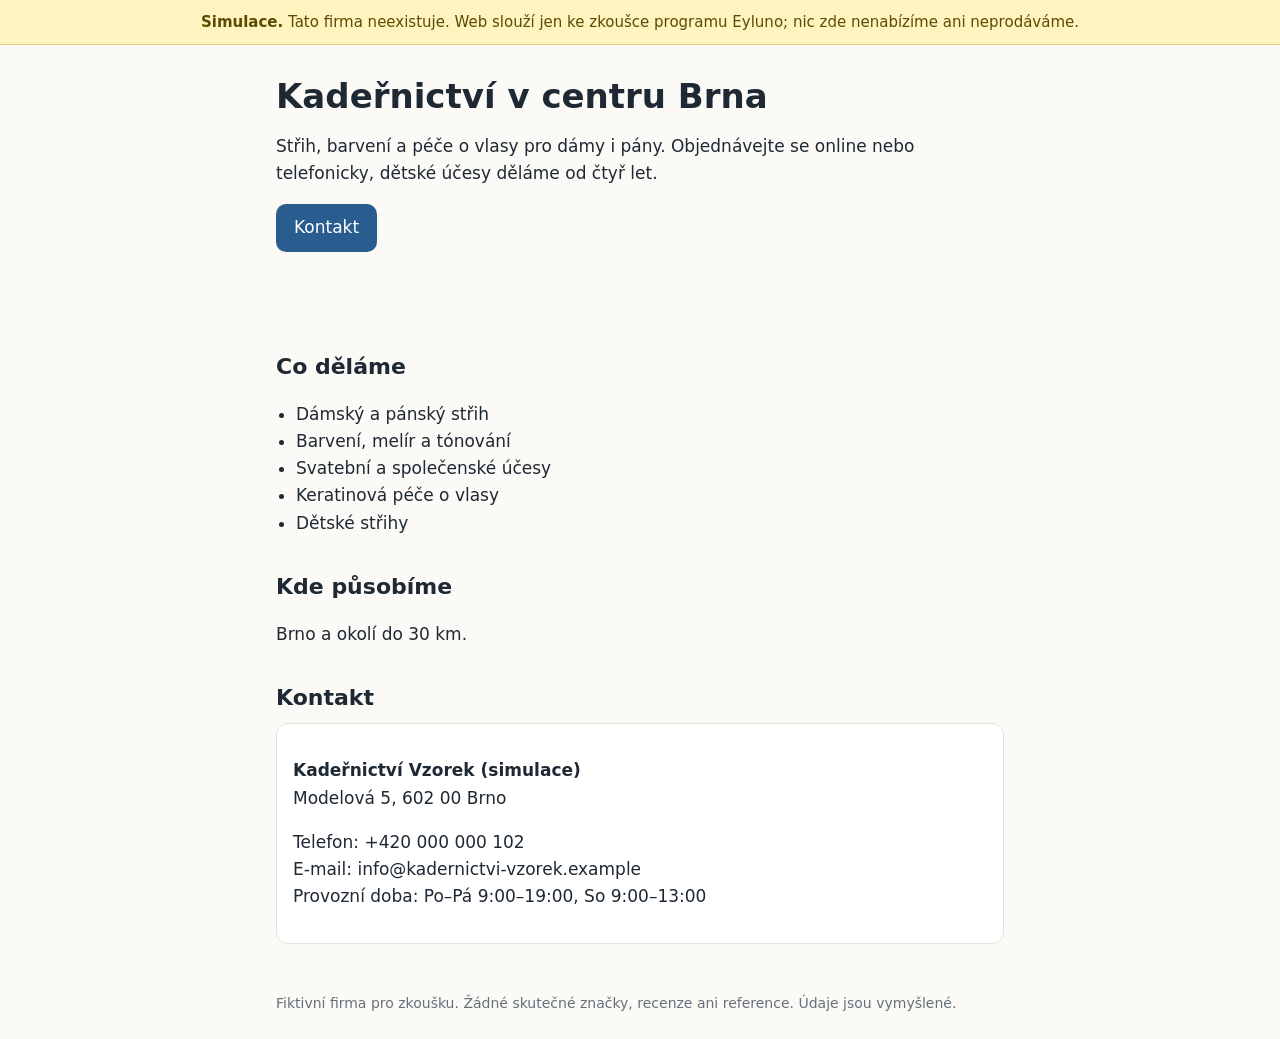
==== kadernictvi/index.html @ b8491e05 "Fiktivní weby pro simulaci Eyluno (firmy neexistují)" ====
<!doctype html>
<html lang="cs">
<head>
  <meta charset="utf-8">
  <meta name="viewport" content="width=device-width, initial-scale=1">
  <meta name="robots" content="noindex, nofollow, noarchive">
  <title>Kadeřnictví Vzorek (simulace)</title>
  <meta name="description" content="Fiktivní firma pro zkoušku. Kadeřnictví v centru Brna.">
  <link rel="stylesheet" href="../styl.css">
</head>
<body>
  <div class="simulace"><strong>Simulace.</strong> Tato firma neexistuje. Web slouží jen ke zkoušce programu Eyluno; nic zde nenabízíme ani neprodáváme.</div>
  <header>
    <h1>Kadeřnictví v centru Brna</h1>
    <p>Střih, barvení a péče o vlasy pro dámy i pány. Objednávejte se online nebo telefonicky, dětské účesy děláme od čtyř let.</p>
    <p><a class="tlacitko" href="#kontakt">Kontakt</a></p>
  </header>
  <main>
    <h2>Co děláme</h2>
    <ul>
      <li>Dámský a pánský střih</li>
      <li>Barvení, melír a tónování</li>
      <li>Svatební a společenské účesy</li>
      <li>Keratinová péče o vlasy</li>
      <li>Dětské střihy</li>
    </ul>
    <h2>Kde působíme</h2>
    <p>Brno a okolí do 30 km.</p>
    <h2 id="kontakt">Kontakt</h2>
    <div class="kontakt">
      <p><strong>Kadeřnictví Vzorek (simulace)</strong><br>Modelová 5, 602 00 Brno</p>
      <p>Telefon: +420 000 000 102<br>E-mail: info@kadernictvi-vzorek.example<br>Provozní doba: Po–Pá 9:00–19:00, So 9:00–13:00</p>
    </div>
  </main>
  <footer>Fiktivní firma pro zkoušku. Žádné skutečné značky, recenze ani reference. Údaje jsou vymyšlené.</footer>
</body>
</html>
---- styl.css ----
:root { --text: #1f2933; --pozadi: #fbfaf7; --akcent: #2a5d8f; --pruh: #fff3bf; }
* { box-sizing: border-box; }
body { margin: 0; font: 17px/1.6 system-ui, -apple-system, "Segoe UI", sans-serif; color: var(--text); background: var(--pozadi); }
.simulace { background: var(--pruh); color: #5c4b00; padding: 10px 16px; text-align: center; font-size: 15px; border-bottom: 1px solid #e5d27a; }
header, main, footer { max-width: 760px; margin: 0 auto; padding: 24px 16px; }
h1 { font-size: 34px; line-height: 1.15; margin: 8px 0 4px; }
h2 { font-size: 22px; margin: 32px 0 8px; }
nav a { margin-right: 16px; color: var(--akcent); }
ul { padding-left: 20px; }
.kontakt { background: #fff; border: 1px solid #e5e2da; border-radius: 12px; padding: 16px; }
.tlacitko { display: inline-block; background: var(--akcent); color: #fff; padding: 10px 18px; border-radius: 10px; text-decoration: none; }
footer { color: #66707a; font-size: 14px; }
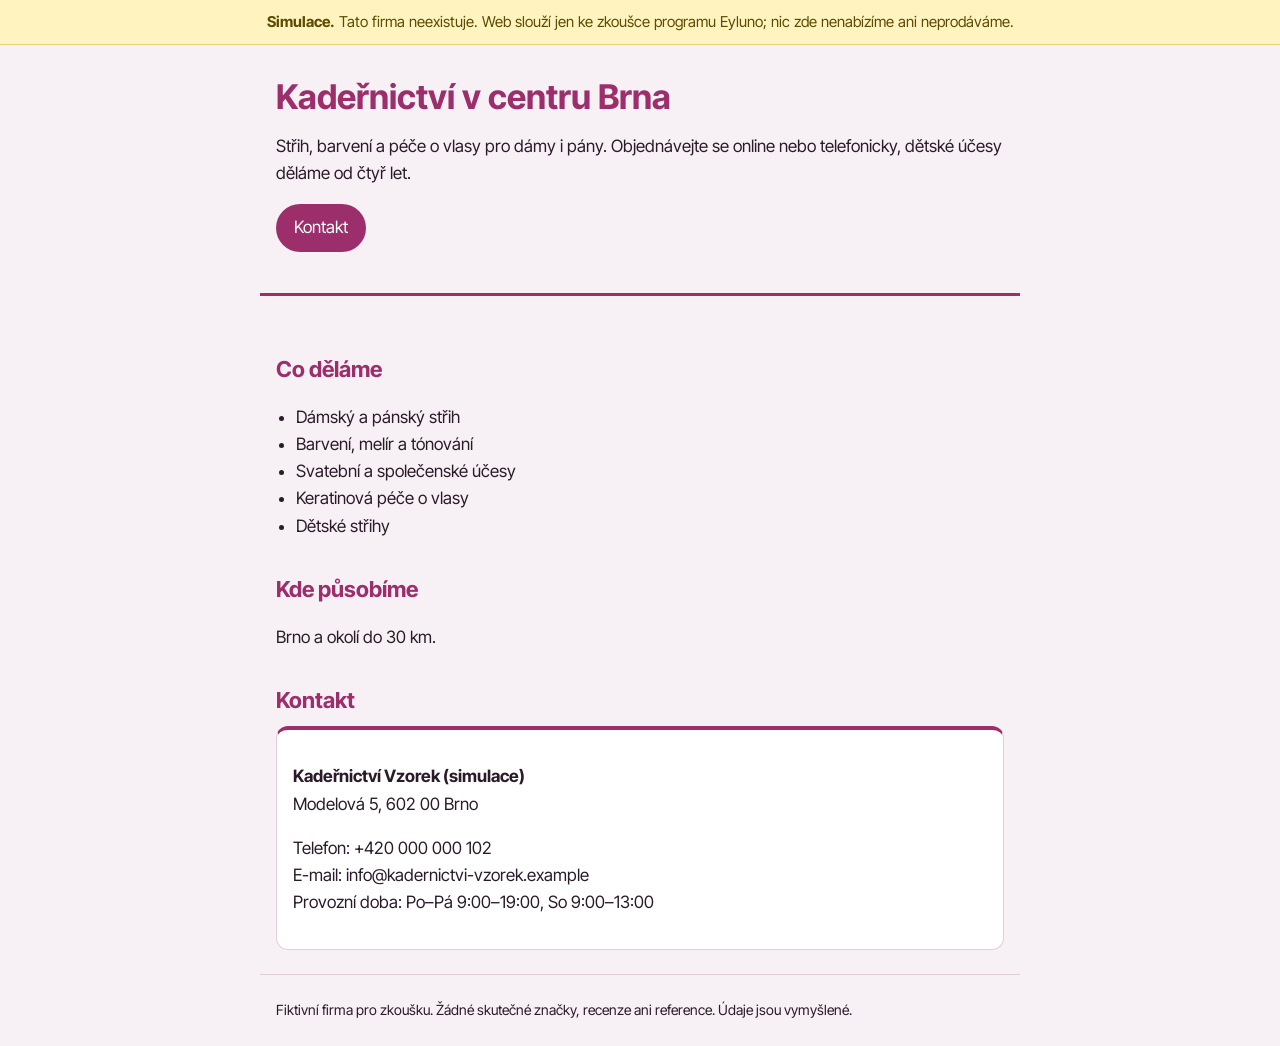
==== commit 8f66b1e7: "Barvy a písmo značky v CSS každé fiktivní firmy (znacka.css, theme-color, vlastní písma pod OFL) Co-" ====
--- a/kadernictvi/index.html
+++ b/kadernictvi/index.html
@@ -6,7 +6,9 @@
   <meta name="robots" content="noindex, nofollow, noarchive">
   <title>Kadeřnictví Vzorek (simulace)</title>
   <meta name="description" content="Fiktivní firma pro zkoušku. Kadeřnictví v centru Brna.">
+  <meta name="theme-color" content="#f7f0f5">
   <link rel="stylesheet" href="../styl.css">
+  <link rel="stylesheet" href="znacka.css">
 </head>
 <body>
   <div class="simulace"><strong>Simulace.</strong> Tato firma neexistuje. Web slouží jen ke zkoušce programu Eyluno; nic zde nenabízíme ani neprodáváme.</div>
--- a/styl.css
+++ b/styl.css
@@ -1,12 +1,11 @@
-:root { --text: #1f2933; --pozadi: #fbfaf7; --akcent: #2a5d8f; --pruh: #fff3bf; }
+/* Společná kostra fiktivních webů (rozvržení a neutrální barvy). Barvy a písmo značky má každá firma ve vlastním `znacka.css`, jako to má skutečný klient. */
 * { box-sizing: border-box; }
-body { margin: 0; font: 17px/1.6 system-ui, -apple-system, "Segoe UI", sans-serif; color: var(--text); background: var(--pozadi); }
-.simulace { background: var(--pruh); color: #5c4b00; padding: 10px 16px; text-align: center; font-size: 15px; border-bottom: 1px solid #e5d27a; }
+body { margin: 0; font-size: 17px; line-height: 1.6; }
+.simulace { background: #fff3bf; color: #5c4b00; padding: 10px 16px; text-align: center; font-size: 15px; border-bottom: 1px solid #e5d27a; }
 header, main, footer { max-width: 760px; margin: 0 auto; padding: 24px 16px; }
 h1 { font-size: 34px; line-height: 1.15; margin: 8px 0 4px; }
 h2 { font-size: 22px; margin: 32px 0 8px; }
-nav a { margin-right: 16px; color: var(--akcent); }
 ul { padding-left: 20px; }
-.kontakt { background: #fff; border: 1px solid #e5e2da; border-radius: 12px; padding: 16px; }
-.tlacitko { display: inline-block; background: var(--akcent); color: #fff; padding: 10px 18px; border-radius: 10px; text-decoration: none; }
-footer { color: #66707a; font-size: 14px; }
+.kontakt { background: #fff; border-radius: 12px; padding: 16px; }
+.tlacitko { display: inline-block; padding: 10px 18px; border-radius: 10px; text-decoration: none; }
+footer { font-size: 14px; }
--- a/kadernictvi/znacka.css
+++ b/kadernictvi/znacka.css
@@ -0,0 +1,10 @@
+/* Značka: Kadeřnictví Vzorek (fiktivní). Světle fialová, švestkový akcent, moderní bezpatkové písmo (Inter Tight, OFL). */
+@font-face { font-family: "Inter Tight"; src: url("../fonty/InterTight.ttf") format("truetype"); font-weight: 100 900; font-display: swap; }
+:root { --pozadi: #f7f0f5; --text: #2b1b2a; --akcent: #9c2f6b; --linka: #e3cfdc; }
+body { font-family: "Inter Tight", Arial, sans-serif; color: var(--text); background: var(--pozadi); }
+h1, h2 { font-family: "Inter Tight", Arial, sans-serif; font-weight: 700; color: var(--akcent); }
+header { border-bottom: 3px solid var(--akcent); }
+a { color: var(--akcent); }
+.tlacitko { background: var(--akcent); color: #fff; border-radius: 999px; }
+.kontakt { border: 1px solid var(--linka); border-top: 4px solid var(--akcent); }
+footer { color: var(--text); border-top: 1px solid var(--linka); }
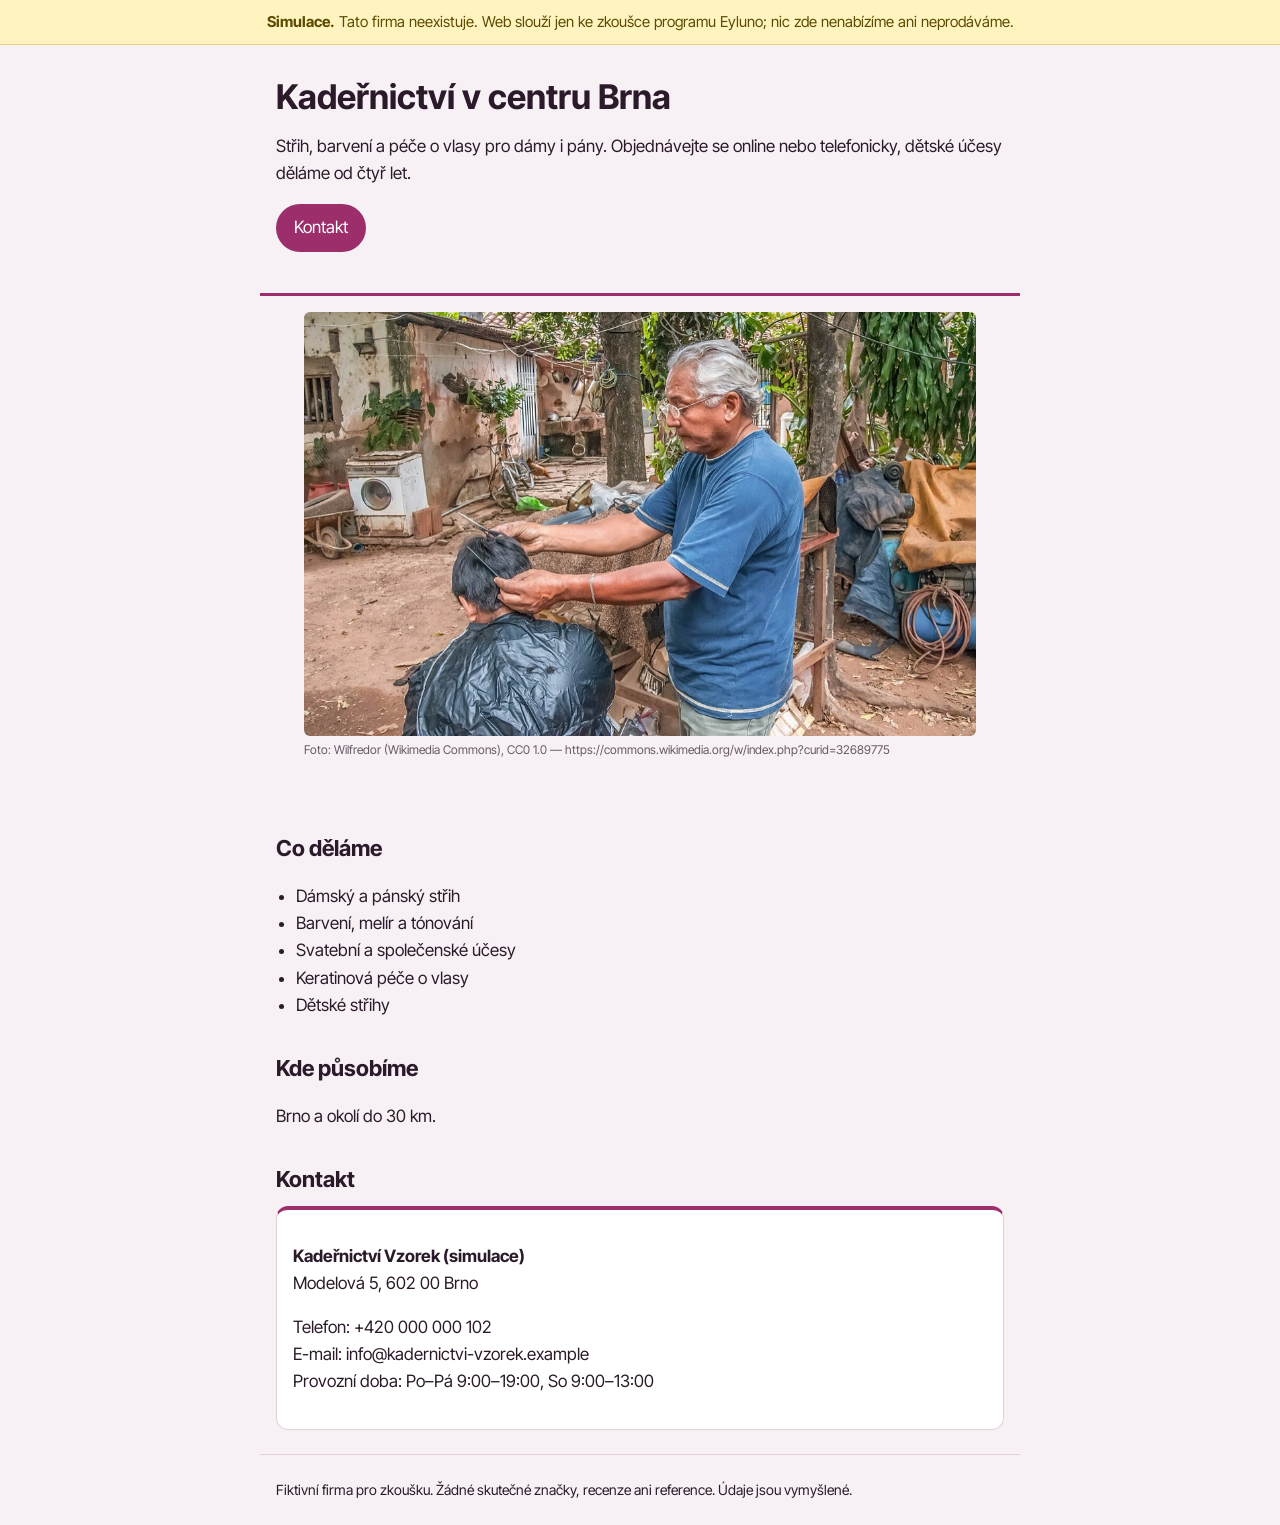
==== commit 7adbef67: "Fotografie CC0 na třech fiktivních webech (zdroje v FOTO-ZDROJE.md)" ====
--- a/kadernictvi/index.html
+++ b/kadernictvi/index.html
@@ -17,6 +17,7 @@
     <p>Střih, barvení a péče o vlasy pro dámy i pány. Objednávejte se online nebo telefonicky, dětské účesy děláme od čtyř let.</p>
     <p><a class="tlacitko" href="#kontakt">Kontakt</a></p>
   </header>
+  <figure class="foto"><img src="foto.jpg" alt="Kadeřník stříhá zákaznici vlasy" width="1280" height="808" loading="lazy"><figcaption>Foto: Wilfredor (Wikimedia Commons), CC0 1.0 — https://commons.wikimedia.org/w/index.php?curid=32689775</figcaption></figure>
   <main>
     <h2>Co děláme</h2>
     <ul>
--- a/styl.css
+++ b/styl.css
@@ -9,3 +9,5 @@
 .kontakt { background: #fff; border-radius: 12px; padding: 16px; }
 .tlacitko { display: inline-block; padding: 10px 18px; border-radius: 10px; text-decoration: none; }
 footer { font-size: 14px; }
+
+.foto{margin:1rem auto;max-width:42rem}.foto img{display:block;max-width:100%;height:auto;border-radius:6px}.foto figcaption{font-size:.75rem;opacity:.7;margin-top:.25rem;word-break:break-all}
--- a/kadernictvi/znacka.css
+++ b/kadernictvi/znacka.css
@@ -1,10 +1,10 @@
 /* Značka: Kadeřnictví Vzorek (fiktivní). Světle fialová, švestkový akcent, moderní bezpatkové písmo (Inter Tight, OFL). */
 @font-face { font-family: "Inter Tight"; src: url("../fonty/InterTight.ttf") format("truetype"); font-weight: 100 900; font-display: swap; }
 :root { --pozadi: #f7f0f5; --text: #2b1b2a; --akcent: #9c2f6b; --linka: #e3cfdc; }
-body { font-family: "Inter Tight", Arial, sans-serif; color: var(--text); background: var(--pozadi); }
-h1, h2 { font-family: "Inter Tight", Arial, sans-serif; font-weight: 700; color: var(--akcent); }
-header { border-bottom: 3px solid var(--akcent); }
-a { color: var(--akcent); }
-.tlacitko { background: var(--akcent); color: #fff; border-radius: 999px; }
-.kontakt { border: 1px solid var(--linka); border-top: 4px solid var(--akcent); }
-footer { color: var(--text); border-top: 1px solid var(--linka); }
+body { font-family: "Inter Tight", Arial, sans-serif; color: #2b1b2a; background: #f7f0f5; }
+h1, h2 { font-family: "Inter Tight", Arial, sans-serif; font-weight: 700; color: #2b1b2a; }
+header { border-bottom: 3px solid #9c2f6b; }
+a { color: #2b1b2a; text-decoration-color: #9c2f6b; text-decoration-thickness: 2px; }
+.tlacitko { background: #9c2f6b; color: #fff; border-radius: 999px; }
+.kontakt { border: 1px solid #e3cfdc; border-top: 4px solid #9c2f6b; }
+footer { color: #2b1b2a; border-top: 1px solid #e3cfdc; }
